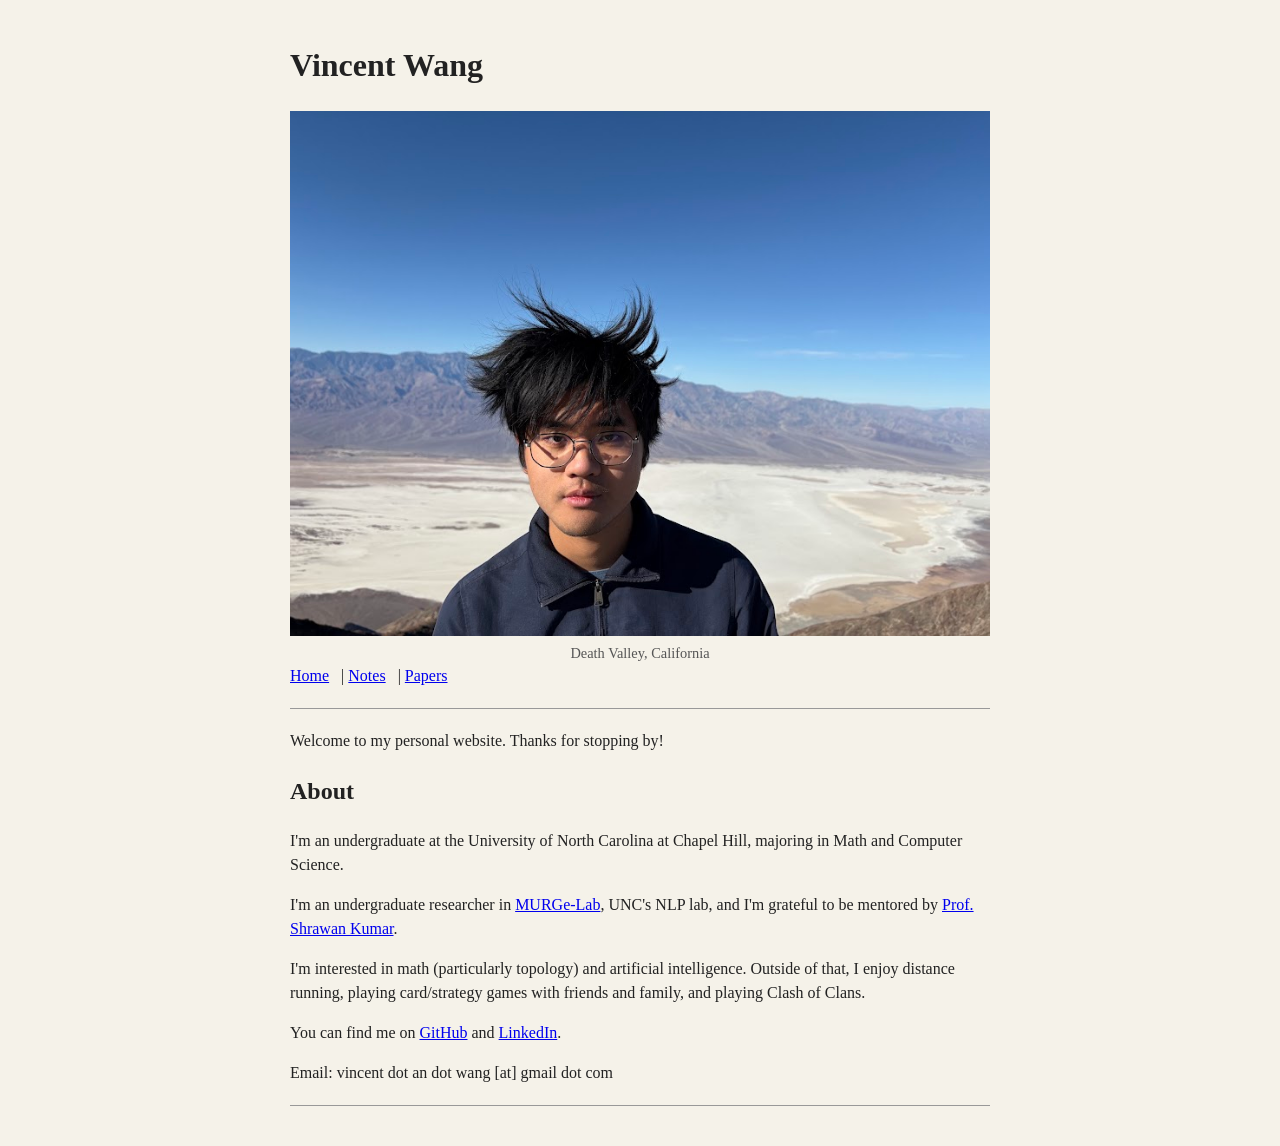
==== index.html @ 093bb713 "Initial site" ====
<!DOCTYPE html>
<html lang="en">
<head>
    <meta charset="UTF-8">
    <title>Vincent Wang</title>
    <link rel="stylesheet" href="style.css">
</head>
<body>

    <h1>Vincent Wang</h1>

    <figure>
        <img src="images/death_valley_headshot.jpg" alt="Vincent Wang">
        <figcaption>Death Valley, California </figcaption>
    </figure>

    <nav>
        <a href="index.html">Home</a> |
        <a href="notes.html">Notes</a> |
        <a href="papers.html">Papers</a>
    </nav>

    <hr>

    <p>Welcome to my personal website. Thanks for stopping by!</p>

    <h2>About</h2>

    <p>
        I'm an undergraduate at the University of North Carolina at Chapel Hill,
        majoring in Math and Computer Science.
    </p>

    <p>
        I'm an undergraduate researcher in <a href="https://murgelab.cs.unc.edu/">MURGe-Lab</a>,
        UNC's NLP lab, and I'm grateful to be mentored by
        <a href="https://kumar.math.unc.edu/">Prof. Shrawan Kumar</a>.
    </p>

    <p>
        I'm interested in math (particularly topology) and artificial intelligence. Outside of that,
        I enjoy distance running, playing card/strategy games with friends and family, and playing Clash of Clans.
    </p>

    <p>
        You can find me on <a href="https://github.com/MeepMurp5">GitHub</a>
        and <a href="https://www.linkedin.com/in/vincent-an-wang">LinkedIn</a>.
    </p>

    <p>Email: vincent dot an dot wang [at] gmail dot com</p>

    <hr>

</body>
</html>
---- style.css ----
/* A few basic rules -- old-fashioned look, nothing fancy */

body {
    font-family: Georgia, "Times New Roman", serif;
    background-color: #f5f2e9;
    color: #222222;
    max-width: 700px;
    margin: 0 auto;
    padding: 20px;
    line-height: 1.5;
}

nav a {
    margin-right: 8px;
}

img {
    width: 100%;
}

figure {
    margin: 0;
}

figcaption {
    font-size: 0.9em;
    color: #555555;
    text-align: center;
}

hr {
    border: none;
    border-top: 1px solid #999999;
    margin: 20px 0;
}

footer {
    margin-top: 40px;
    font-size: 0.9em;
    color: #555555;
}

a:link {
    color: #0000EE;
}

a:visited {
    color: #551A8B;
}

.katex {
    font-size: 1.05em;
}
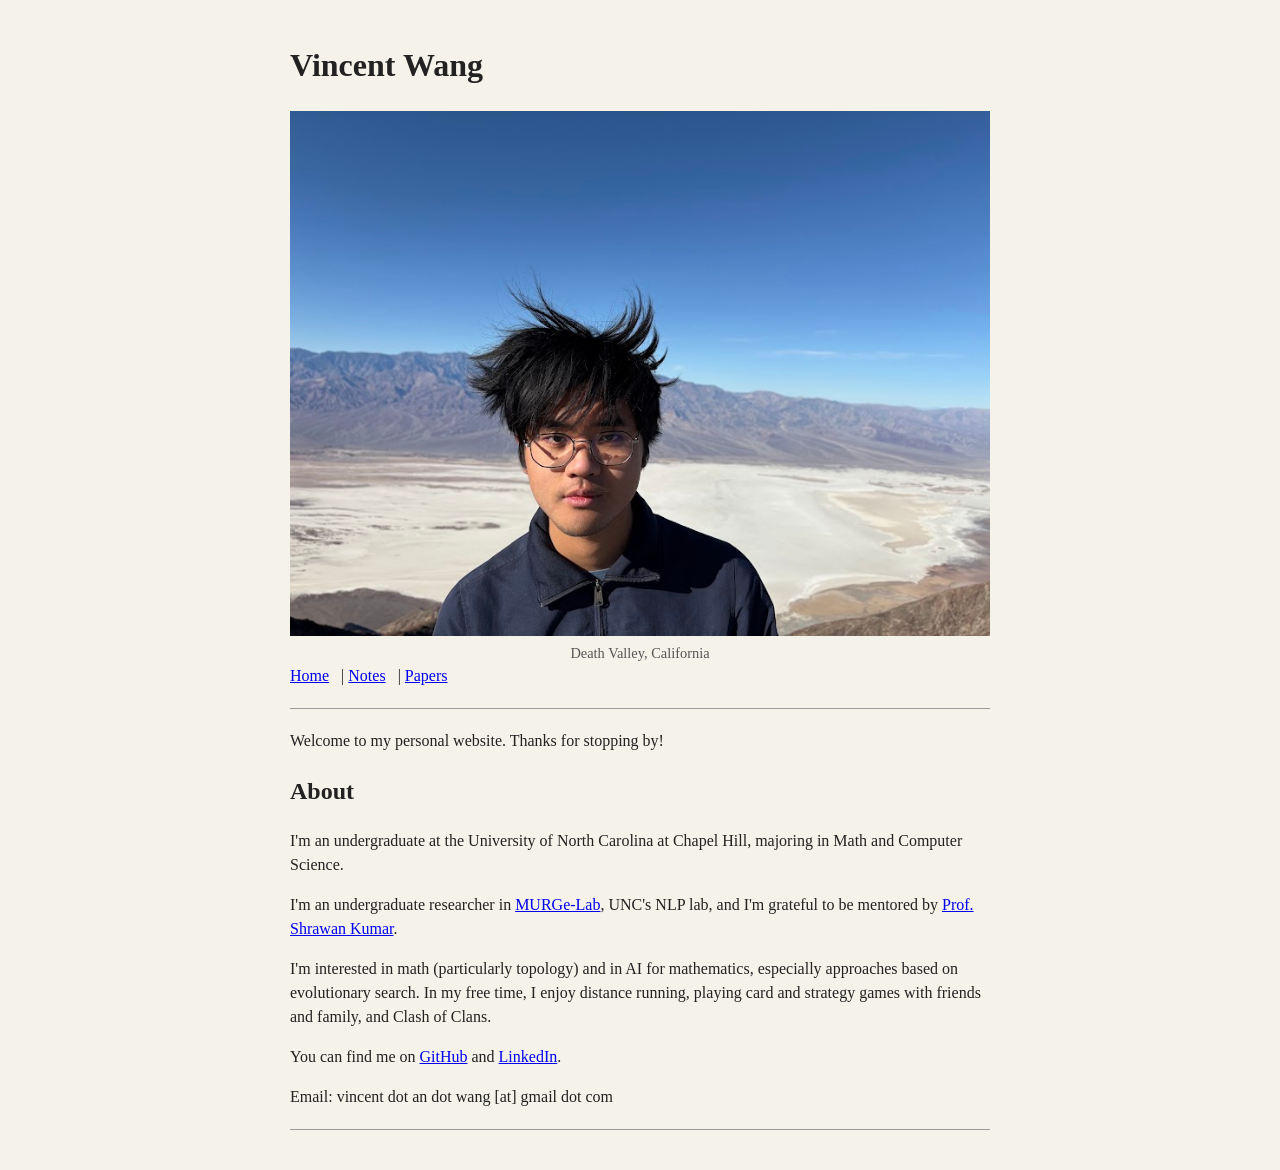
==== commit e852ce24: "reword home page desc, and use LaTeX symbol instead of text" ====
--- a/index.html
+++ b/index.html
@@ -38,8 +38,9 @@
     </p>
 
     <p>
-        I'm interested in math (particularly topology) and artificial intelligence. Outside of that,
-        I enjoy distance running, playing card/strategy games with friends and family, and playing Clash of Clans.
+        I'm interested in math (particularly topology) and in AI for mathematics, especially
+        approaches based on evolutionary search. In my free time, I enjoy distance running,
+        playing card and strategy games with friends and family, and Clash of Clans.
     </p>
 
     <p>
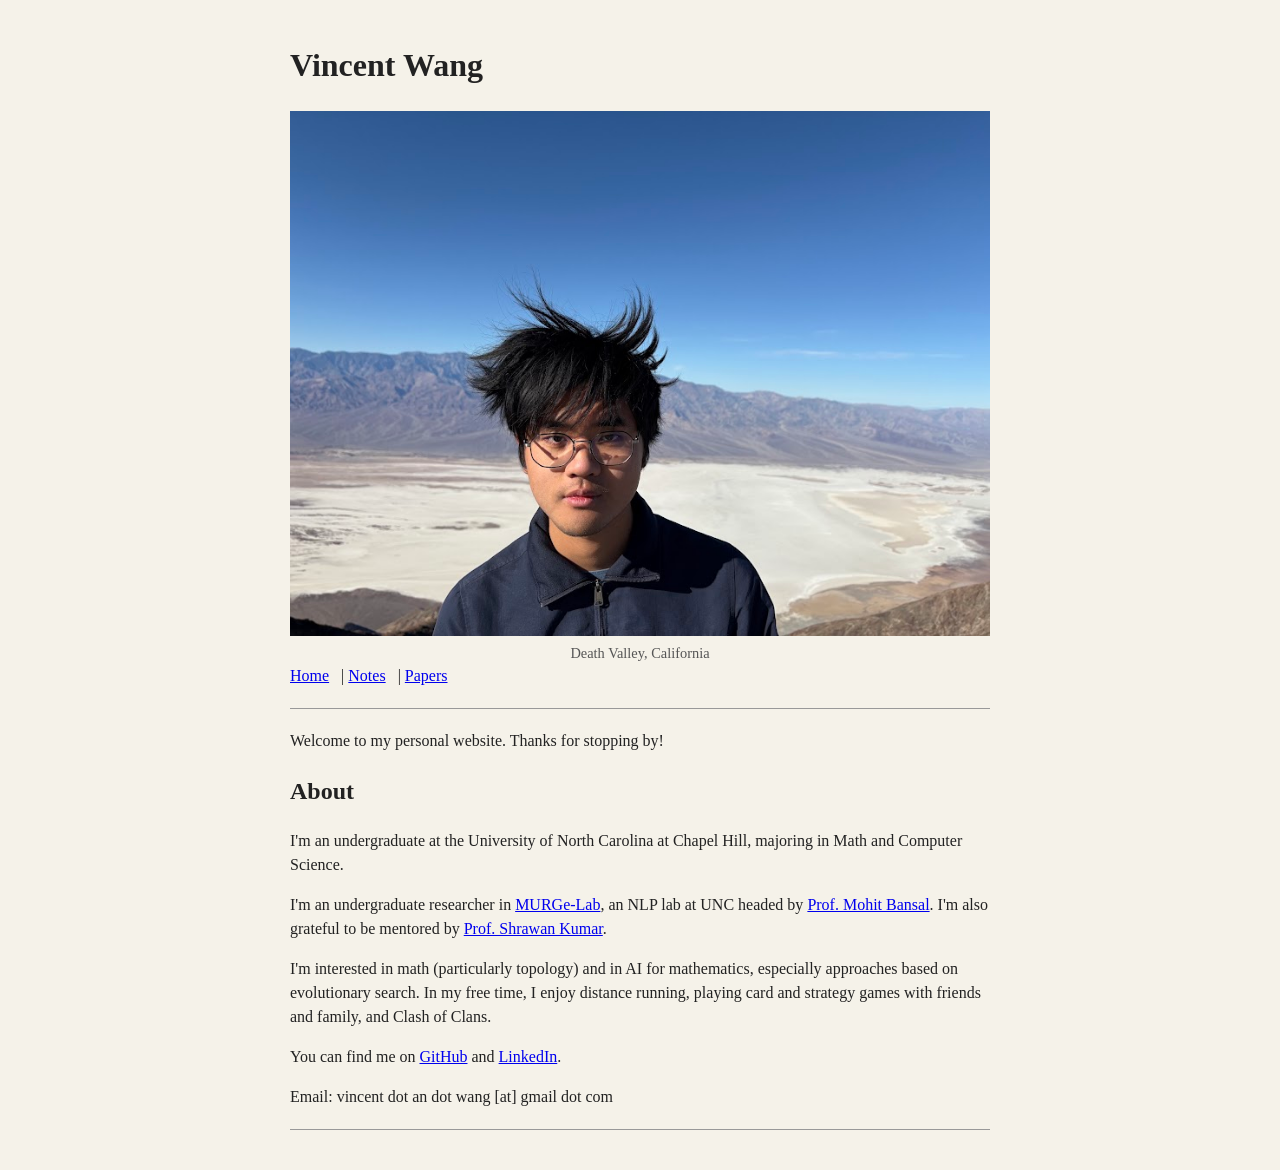
==== commit 565deb91: "fix wording" ====
--- a/index.html
+++ b/index.html
@@ -33,7 +33,8 @@
 
     <p>
         I'm an undergraduate researcher in <a href="https://murgelab.cs.unc.edu/">MURGe-Lab</a>,
-        UNC's NLP lab, and I'm grateful to be mentored by
+        an NLP lab at UNC headed by <a href="https://www.cs.unc.edu/~mbansal/">Prof. Mohit Bansal</a>.
+        I'm also grateful to be mentored by
         <a href="https://kumar.math.unc.edu/">Prof. Shrawan Kumar</a>.
     </p>
 
